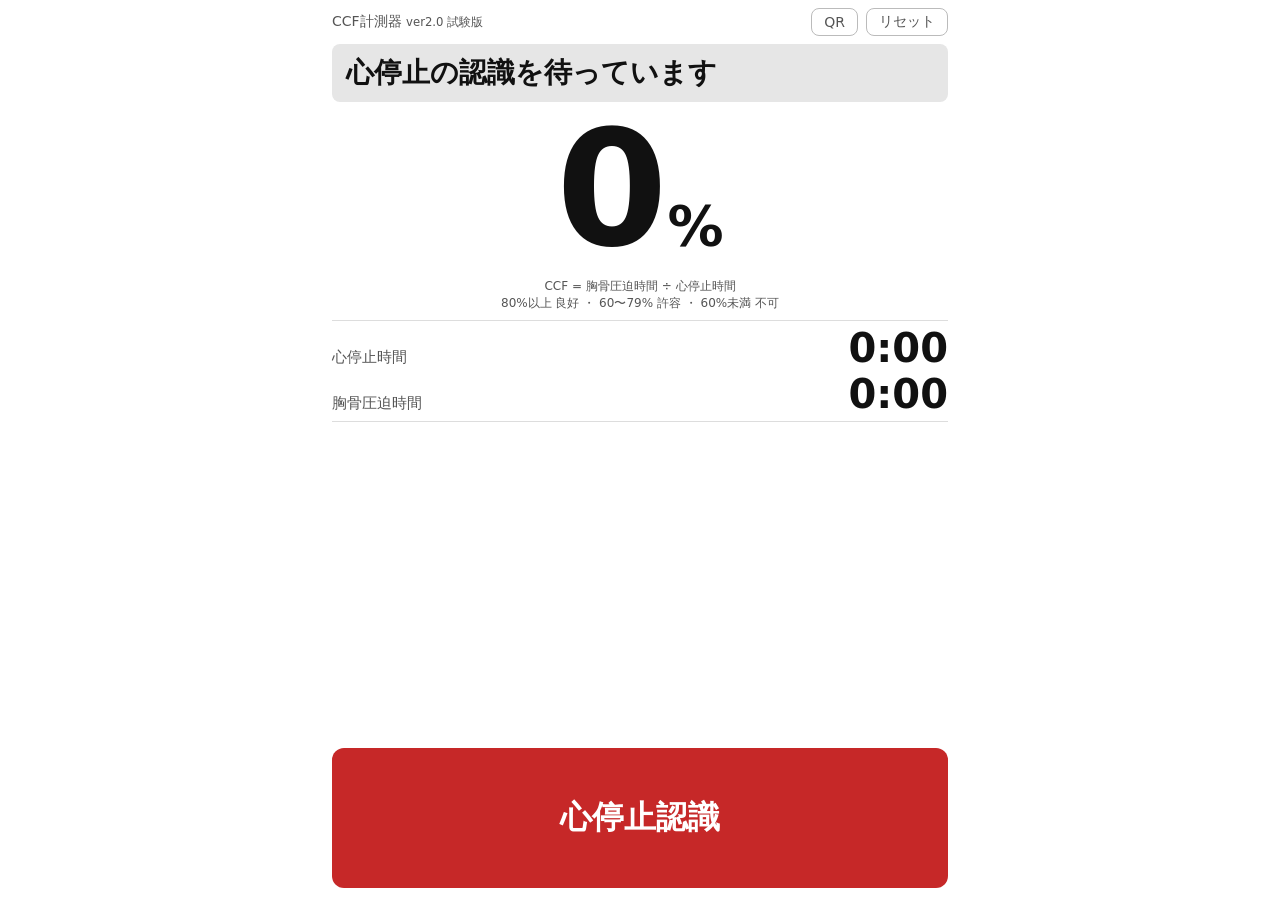
==== next/index.html @ e40828be "試験版（next/）に「結果を共有」の修正を反映 Co-Authored-By: Claude Opus 5.5 <noreply@anthropic.com>" ====
<!DOCTYPE html>
<!--

This program is a modified version of "CCF 1.3.1" (https://lawngreen.github.io/CCF/).

Copyright 2016 Takeshi KODAKA
kodaka@tokyo-med.ac.jp

Copyright 2023-2026 keiimai (https://github.com/keiimai)
Modified from the original. Last modified: 2026-10-24.

This program is free software:
you can redistribute it and/or modify it under the terms of the GNU General Public License
as published by the Free Software Foundation,
either version 3 of the License, or (at your option) any later version.

This program is distributed in the hope that it will be useful,
but WITHOUT ANY WARRANTY;
without even the implied warranty of MERCHANTABILITY or FITNESS FOR A PARTICULAR PURPOSE.
See the GNU General Public License for more details.

You should have received a copy of the GNU General Public License along with this program
(see the LICENSE file).
If not, see <https://www.gnu.org/licenses/>.

-->
<html lang="ja">
<head>
  <meta charset="UTF-8" />
  <meta name="viewport" content="width=device-width, initial-scale=1.0, viewport-fit=cover" />
  <title>川崎ECCトレーニングサイト CCF計測器 ver2.0（試験版）</title>
  <link rel="stylesheet" href="css/style.css" />
  <link rel="stylesheet" href="css/qr.css" />
  <link rel="manifest" href="manifest.webmanifest" />
  <link rel="apple-touch-icon" href="icons/icon-180.png" />
  <meta name="theme-color" content="#228b22" />
</head>

<body>
  <div class="app">
    <header>
      <span class="title">CCF計測器 <small>ver2.0 試験版</small></span>
      <div class="header-buttons">
        <button type="button" id="button-qr">QR</button>
        <button type="button" id="button-reset">リセット</button>
      </div>
    </header>

    <div id="status-banner" class="banner tone-neutral">
      <span id="status-text">心停止の認識を待っています</span>
      <span id="live-gap" class="num"></span>
    </div>

    <div id="ccf-block" class="ccf">
      <div><span id="ccf-value" class="num">0</span><span class="ccf-unit">%</span></div>
      <span id="ccf-rating"></span>
    </div>
    <p id="legend" class="legend"></p>

    <dl class="times">
      <div><dt>心停止時間</dt><dd id="time-arrest" class="num">0:00</dd></div>
      <div><dt>胸骨圧迫時間</dt><dd id="time-compression" class="num">0:00</dd></div>
    </dl>

    <section class="log-area">
      <p id="log-summary"></p>
      <ol id="log" class="num"></ol>
    </section>

    <div class="controls">
      <button type="button" id="button-finish" hidden>終了（ROSC・蘇生中止）</button>
      <div id="main-row" class="main-row">
        <button type="button" id="button-main" class="tone-arrest">心停止認識</button>
        <button type="button" id="button-defib" hidden><span id="defib-label">初回除細動</span><span id="defib-elapsed" class="num"></span></button>
      </div>
      <div id="result-row" class="result-row" hidden>
        <button type="button" id="button-result-qr">結果のQR</button>
        <button type="button" id="button-share">結果を共有</button>
      </div>
    </div>
  </div>

  <div id="qr-overlay" class="qr-overlay" data-opener="button-qr" role="dialog" aria-modal="true" aria-label="このページの QR コード" hidden>
    <p class="qr-heading">このページの QR コード</p>
    <!-- QR コードの画像と URL は src/make_qr.py で作る（手で書き換えない） -->
    <!-- qr:begin -->
    <img class="qr-image" width="37" height="37" alt="QR コード：https://keiimai.github.io/kwskCCF/next/"
      src="[data-uri]" />
    <p class="qr-url">https://keiimai.github.io/kwskCCF/next/</p>
    <!-- qr:end -->
    <p class="qr-trademark">QRコードは株式会社デンソーウェーブの登録商標です</p>
    <button type="button" class="qr-close">閉じる</button>
  </div>

  <div id="result-overlay" class="qr-overlay" data-opener="button-result-qr" role="dialog" aria-modal="true" aria-label="結果の QR コード" hidden>
    <p class="qr-heading">結果の QR コード</p>
    <canvas id="result-qr" class="qr-image" role="img" aria-label="結果ページを開く QR コード"></canvas>
    <p class="qr-note">iPad などのカメラで読み取ると、<br />大きな画面で結果が開きます。</p>
    <p class="qr-trademark">QRコードは株式会社デンソーウェーブの登録商標です</p>
    <button type="button" class="qr-close">閉じる</button>
  </div>

  <div id="share-overlay" class="qr-overlay" role="dialog" aria-modal="true" aria-label="結果のリンク" hidden>
    <p class="qr-heading">結果のリンク</p>
    <p id="share-message" class="qr-note"></p>
    <input type="text" id="share-url" class="share-url qr-keep" readonly aria-label="結果のリンク" />
    <button type="button" class="qr-close">閉じる</button>
  </div>

  <script src="js/timer.js"></script>
  <script src="js/labels.js"></script>
  <script src="js/qrcode.js"></script>
  <script src="js/share.js"></script>
  <script src="js/app.js"></script>
  <script src="js/qr.js"></script>
  <script src="js/offline.js"></script>
</body>
</html>
---- next/css/style.css ----
/*
 * SPDX-License-Identifier: GPL-3.0-or-later
 * Copyright 2016 Takeshi KODAKA (original: CCF 1.3.1)
 * Copyright 2023-2026 keiimai (modifications)
 */

/* 色。js/labels.js の tone と対応する */
:root {
  --text: #111;
  --muted: #555;
  --line: #ddd;
  --neutral: #e6e6e6;

  --good: #1e7b34;        /* 良好・圧迫中 */
  --good-bg: #e3f4e6;
  --good-fill: #228b22;

  --acceptable: #8a5a00;  /* 許容・初回圧迫前・中断中・除細動前 */
  --acceptable-bg: #fff1c2;
  --warning-fill: #f2b705;
  --on-warning: #2b1d00;

  --poor: #b71c1c;        /* 不可・10秒超の中断・1分超の除細動 */
  --poor-bg: #fde7e7;
  --danger-fill: #c62828;

  --start-fill: #2f3b45;  /* 圧迫開始ボタン */
}

html,
body {
  height: 100%;
}

body {
  margin: 0;
  background-color: #fff;
  color: var(--text);
  font-family: system-ui, -apple-system, "Hiragino Sans", "Noto Sans JP", sans-serif;
}

/* 画面の高さに収め、ボタンは常に一番下に置く。ログだけがスクロールする */
.app {
  display: flex;
  flex-direction: column;
  gap: 8px;
  height: 100vh;
  height: 100dvh;
  max-width: 640px;
  margin: 0 auto;
  padding: 8px 12px calc(12px + env(safe-area-inset-bottom));
  box-sizing: border-box;
}

.num {
  font-variant-numeric: tabular-nums;
}

button {
  -webkit-appearance: none;
  appearance: none;
  font-family: inherit;
  border-radius: 8px;
  cursor: pointer;
  /* 連打したときにダブルタップで拡大されたり文字が選択されたりしないように */
  touch-action: manipulation;
  -webkit-user-select: none;
  user-select: none;
  -webkit-tap-highlight-color: transparent;
}

[hidden] {
  display: none !important;
}

header {
  display: flex;
  justify-content: space-between;
  align-items: center;
}

.title {
  font-size: 14px;
  color: var(--muted);
}

.header-buttons {
  display: flex;
  gap: 8px;
}

#button-qr,
#button-reset {
  font-size: 14px;
  padding: 4px 12px;
  background-color: #fff;
  color: var(--muted);
  border: 1px solid #bbb;
}

.banner {
  display: flex;
  justify-content: space-between;
  align-items: center;
  border-radius: 8px;
  padding: 10px 14px;
  font-size: clamp(18px, 5.5vw, 28px);
  font-weight: bold;
}

.banner.tone-neutral { background-color: var(--neutral); color: var(--text); }
.banner.tone-warning { background-color: var(--warning-fill); color: var(--on-warning); }
.banner.tone-good { background-color: var(--good-fill); color: #fff; }
.banner.tone-danger { background-color: var(--danger-fill); color: #fff; }

.ccf {
  display: flex;
  align-items: center;
  justify-content: center;
  gap: 12px;
  font-weight: bold;
}

#ccf-value {
  font-size: clamp(64px, 26vw, 160px);
  line-height: 1;
}

.ccf-unit {
  font-size: clamp(24px, 8vw, 56px);
}

#ccf-rating {
  font-size: clamp(18px, 5.5vw, 30px);
  padding: 4px 12px;
  border-radius: 8px;
}

#ccf-rating:empty {
  display: none;
}

.rating-good { color: var(--good); }
.rating-good #ccf-rating { background-color: var(--good-bg); }
.rating-acceptable { color: var(--acceptable); }
.rating-acceptable #ccf-rating { background-color: var(--acceptable-bg); }
.rating-poor { color: var(--poor); }
.rating-poor #ccf-rating { background-color: var(--poor-bg); }

.legend {
  margin: 0;
  text-align: center;
  font-size: 12px;
  color: var(--muted);
  white-space: pre-line;
}

.times {
  margin: 0;
  padding: 4px 0;
  border-top: 1px solid var(--line);
  border-bottom: 1px solid var(--line);
}

.times div {
  display: flex;
  justify-content: space-between;
  align-items: baseline;
}

.times dt {
  font-size: 15px;
  color: var(--muted);
}

.times dd {
  margin: 0;
  font-size: clamp(24px, 7vw, 40px);
  font-weight: bold;
}

.log-area {
  flex: 1;
  min-height: 0;
  overflow-y: auto;
}

#log-summary {
  margin: 0 0 4px;
  font-size: 14px;
  color: var(--muted);
}

#log {
  list-style: none;
  margin: 0;
  padding: 0;
  display: flex;
  flex-direction: column;
  gap: 4px;
}

/* 1 行 = 見出し・長さ・始まった時刻。列の幅をそろえて、上から順に読めるようにする */
.log-item {
  display: grid;
  grid-template-columns: 9em 6.5em 1fr;
  align-items: baseline;
  gap: 8px;
  font-size: 15px;
  padding: 4px 8px;
  border-radius: 6px;
  background-color: #f3f3f3;
}

.log-duration {
  text-align: right;
}

.log-item.good {
  background-color: var(--good-bg);
  color: var(--good);
  font-weight: bold;
}

.log-item.over {
  background-color: var(--poor-bg);
  color: var(--poor);
  font-weight: bold;
}

.log-note {
  font-size: 12px;
  font-weight: normal;
  color: var(--muted);
}

.log-item.over .log-note {
  color: inherit;
}

/* 下のボタン。一番押す胸骨圧迫ボタンを一番大きく、親指の届く位置に置く。
   終了ボタンは 1 回押すと終了するので、押し間違えないよう胸骨圧迫ボタンとの間を空ける。
   初回除細動ボタンは胸骨圧迫ボタンの右に並べ、押すと消える */
.controls {
  display: flex;
  flex-direction: column;
  gap: 32px;
}

#button-finish {
  height: 44px;
  font-size: 16px;
  background-color: #fff;
  color: var(--text);
  border: 1px solid #bbb;
}

.main-row {
  display: flex;
  gap: 12px;
}

#button-main {
  flex: 1;
  height: clamp(88px, 16vh, 140px);
  font-size: clamp(22px, 7vw, 32px);
  font-weight: bold;
  color: #fff;
  border: none;
  border-radius: 12px;
}

#button-main.tone-arrest { background-color: var(--danger-fill); }
#button-main.tone-start { background-color: var(--start-fill); }
#button-main.tone-stop { background-color: var(--good-fill); }

#button-defib {
  width: 34%;
  font-size: clamp(16px, 4.8vw, 22px);
  font-weight: bold;
  border: none;
  border-radius: 12px;
}

#button-defib span {
  display: block;
}

#button-defib.tone-defib { background-color: var(--warning-fill); color: var(--on-warning); }
#button-defib.tone-late { background-color: var(--danger-fill); color: #fff; }

/* 終了後は、計測のボタンの場所に結果を渡すボタンを出す */
.result-row {
  display: flex;
  gap: 12px;
}

.result-row button {
  flex: 1;
  height: 72px;
  font-size: clamp(17px, 5vw, 22px);
  font-weight: bold;
  border-radius: 12px;
}

#button-result-qr {
  background-color: var(--start-fill);
  color: #fff;
  border: none;
}

#button-share {
  background-color: #fff;
  color: var(--text);
  border: 1px solid #bbb;
}
---- next/css/qr.css ----
/*
 * SPDX-License-Identifier: GPL-3.0-or-later
 * Copyright 2023-2026 keiimai
 */

.qr-overlay {
  position: fixed;
  top: 0;
  right: 0;
  bottom: 0;
  left: 0;
  z-index: 2000;
  display: flex;
  flex-direction: column;
  align-items: center;
  justify-content: center;
  gap: 16px;
  padding: 16px;
  box-sizing: border-box;
  background-color: #fff;
  color: #111;
  font-family: system-ui, -apple-system, "Hiragino Sans", "Noto Sans JP", sans-serif;
  text-align: center;
}

.qr-overlay[hidden] {
  display: none;
}

.qr-heading {
  margin: 0;
  font-size: 20px;
  font-weight: bold;
}

/*
 * ページの QR は 1 マス = 1 ピクセルの小さな PNG、結果の QR は canvas に描く。
 * 画面の幅と高さの小さいほうに合わせて拡大し、ぼやけないようにマスの角をそのまま保つ。
 */
.qr-image {
  display: block;
  width: min(80vw, 60vh);
  height: auto;
  image-rendering: crisp-edges;
  image-rendering: pixelated;
}

.qr-note {
  margin: 0;
  font-size: 15px;
  line-height: 1.5;
  white-space: pre-line;
}

/* 結果のリンク。押しても閉じず、選んでコピーできる */
.share-url {
  box-sizing: border-box;
  width: min(90vw, 560px);
  padding: 10px 12px;
  border: 1px solid #bbb;
  border-radius: 8px;
  font-family: inherit;
  font-size: 14px;
  color: #111;
  background-color: #f7f7f7;
  -webkit-user-select: text;
  user-select: text;
}

.qr-url {
  margin: 0;
  font-size: 14px;
  color: #555;
  word-break: break-all;
}

/* 登録商標文。小さく、ただし読める大きさで表示する */
.qr-trademark {
  margin: 0;
  font-size: 12px;
  color: #555;
}

.qr-close {
  -webkit-appearance: none;
  appearance: none;
  font-family: inherit;
  font-size: 18px;
  padding: 10px 32px;
  border: 1px solid #bbb;
  border-radius: 8px;
  background-color: #fff;
  color: #111;
  cursor: pointer;
  touch-action: manipulation;
}
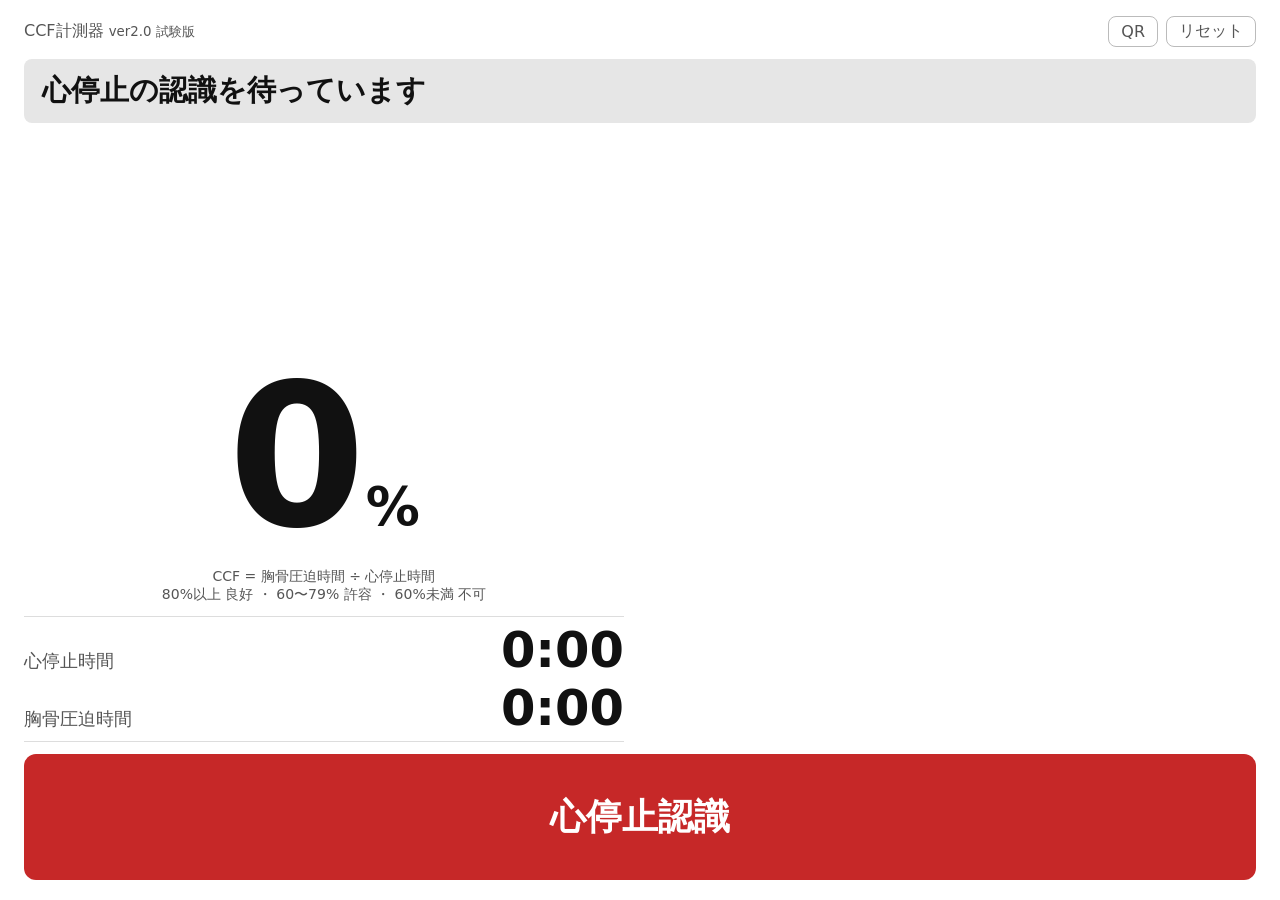
==== commit 7ac35ceb: "試験版（next/）に「結果を表示」「結果を渡す」と画面の大きさ別の表示を反映 Co-Authored-By: Claude Opus 5.5 <noreply@anthropic.com>" ====
--- a/next/index.html
+++ b/next/index.html
@@ -74,8 +74,8 @@
         <button type="button" id="button-defib" hidden><span id="defib-label">初回除細動</span><span id="defib-elapsed" class="num"></span></button>
       </div>
       <div id="result-row" class="result-row" hidden>
-        <button type="button" id="button-result-qr">結果のQR</button>
-        <button type="button" id="button-share">結果を共有</button>
+        <button type="button" id="button-show-result">結果を表示</button>
+        <button type="button" id="button-handoff">結果を渡す</button>
       </div>
     </div>
   </div>
@@ -92,18 +92,14 @@
     <button type="button" class="qr-close">閉じる</button>
   </div>
 
-  <div id="result-overlay" class="qr-overlay" data-opener="button-result-qr" role="dialog" aria-modal="true" aria-label="結果の QR コード" hidden>
-    <p class="qr-heading">結果の QR コード</p>
-    <canvas id="result-qr" class="qr-image" role="img" aria-label="結果ページを開く QR コード"></canvas>
+  <div id="handoff-overlay" class="qr-overlay" role="dialog" aria-modal="true" aria-label="結果を渡す" hidden>
+    <p class="qr-heading">結果を渡す</p>
+    <canvas id="handoff-qr" class="qr-image handoff-qr" role="img" aria-label="結果ページを開く図"></canvas>
     <p class="qr-note">iPad などのカメラで読み取ると、<br />大きな画面で結果が開きます。</p>
-    <p class="qr-trademark">QRコードは株式会社デンソーウェーブの登録商標です</p>
-    <button type="button" class="qr-close">閉じる</button>
-  </div>
-
-  <div id="share-overlay" class="qr-overlay" role="dialog" aria-modal="true" aria-label="結果のリンク" hidden>
-    <p class="qr-heading">結果のリンク</p>
-    <p id="share-message" class="qr-note"></p>
-    <input type="text" id="share-url" class="share-url qr-keep" readonly aria-label="結果のリンク" />
+    <p class="handoff-hint">カメラで読めない PC には、リンクを送ります。</p>
+    <input type="text" id="handoff-url" class="link-field qr-keep" readonly aria-label="結果ページのリンク" />
+    <button type="button" id="handoff-send" class="handoff-send qr-keep"></button>
+    <p id="handoff-message" class="qr-note handoff-message" aria-live="polite"></p>
     <button type="button" class="qr-close">閉じる</button>
   </div>
 
@@ -111,6 +107,7 @@
   <script src="js/labels.js"></script>
   <script src="js/qrcode.js"></script>
   <script src="js/share.js"></script>
+  <script src="js/handoff.js"></script>
   <script src="js/app.js"></script>
   <script src="js/qr.js"></script>
   <script src="js/offline.js"></script>
--- a/next/css/style.css
+++ b/next/css/style.css
@@ -303,14 +303,97 @@
   border-radius: 12px;
 }
 
-#button-result-qr {
+#button-show-result {
   background-color: var(--start-fill);
   color: #fff;
   border: none;
 }
 
-#button-share {
+#button-handoff {
   background-color: #fff;
   color: var(--text);
   border: 1px solid #bbb;
 }
+
+/*
+ * iPad や PC のブラウザなど、大きな画面（幅 768px 以上・高さ 600px 以上）。
+ * 機種ではなく画面の大きさで切り替える（iPad の Safari は Mac と名乗ることがあるため）。
+ * iPhone の横向きは高さが足りないので、スマホ用のままにする
+ */
+@media (min-width: 768px) and (min-height: 600px) {
+  .app {
+    max-width: 1400px;
+    gap: 12px;
+    padding: 16px 24px calc(20px + env(safe-area-inset-bottom));
+  }
+
+  .title,
+  #button-qr,
+  #button-reset { font-size: 16px; }
+
+  .banner {
+    padding: 12px 18px;
+    font-size: clamp(24px, 3.2vh, 34px);
+  }
+
+  #ccf-value { font-size: clamp(120px, 22vh, 240px); }
+  .ccf-unit { font-size: clamp(40px, 6vh, 72px); }
+  #ccf-rating { font-size: clamp(24px, 3.4vh, 36px); }
+  .legend { font-size: 14px; }
+  .times dt { font-size: 18px; }
+  .times dd { font-size: clamp(36px, 5.5vh, 56px); }
+  #log-summary { font-size: 16px; }
+
+  .log-item {
+    font-size: 18px;
+    padding: 6px 10px;
+  }
+
+  .log-note { font-size: 14px; }
+
+  #button-finish {
+    height: 52px;
+    font-size: 18px;
+  }
+
+  #button-main {
+    height: clamp(110px, 14vh, 160px);
+    font-size: clamp(30px, 4vh, 40px);
+  }
+
+  #button-defib {
+    width: 28%;
+    font-size: clamp(22px, 3vh, 30px);
+  }
+
+  .result-row button {
+    height: 88px;
+    font-size: 26px;
+  }
+}
+
+/* 大きな画面の横向き：左に CCF と時間、右にログを並べ、ボタンは下に横長に置く */
+@media (min-width: 768px) and (min-height: 600px) and (orientation: landscape) {
+  .app {
+    display: grid;
+    grid-template-columns: minmax(0, 1fr) minmax(0, 1fr);
+    grid-template-rows: auto auto 1fr auto auto auto;
+    grid-template-areas:
+      "header header"
+      "banner banner"
+      "ccf log"
+      "legend log"
+      "times log"
+      "controls controls";
+    column-gap: 32px;
+  }
+
+  header { grid-area: header; }
+  .banner { grid-area: banner; }
+  /* CCF は説明のすぐ上に寄せる */
+  .ccf { grid-area: ccf; align-self: end; }
+  .legend { grid-area: legend; }
+  .times { grid-area: times; }
+  .log-area { grid-area: log; }
+  .controls { grid-area: controls; }
+}
--- a/next/css/qr.css
+++ b/next/css/qr.css
@@ -34,7 +34,7 @@
 }
 
 /*
- * ページの QR は 1 マス = 1 ピクセルの小さな PNG、結果の QR は canvas に描く。
+ * ページの QR は 1 マス = 1 ピクセルの小さな PNG、結果を渡す画面の図は canvas に描く。
  * 画面の幅と高さの小さいほうに合わせて拡大し、ぼやけないようにマスの角をそのまま保つ。
  */
 .qr-image {
@@ -52,8 +52,19 @@
   white-space: pre-line;
 }
 
-/* 結果のリンク。押しても閉じず、選んでコピーできる */
-.share-url {
+/* 結果を渡す画面。説明やリンクの欄が増えるぶん、図を少し小さくする */
+.handoff-qr {
+  width: min(70vw, 40vh);
+}
+
+.handoff-hint {
+  margin: 0;
+  font-size: 13px;
+  color: #555;
+}
+
+/* リンクの欄とボタンは、押しても画面を閉じない（.qr-keep） */
+.link-field {
   box-sizing: border-box;
   width: min(90vw, 560px);
   padding: 10px 12px;
@@ -65,6 +76,26 @@
   background-color: #f7f7f7;
   -webkit-user-select: text;
   user-select: text;
+}
+
+.handoff-send {
+  -webkit-appearance: none;
+  appearance: none;
+  width: min(90vw, 560px);
+  height: 52px;
+  border: none;
+  border-radius: 12px;
+  background-color: #2f3b45;
+  color: #fff;
+  font-family: inherit;
+  font-size: 18px;
+  font-weight: bold;
+  cursor: pointer;
+  touch-action: manipulation;
+}
+
+.handoff-message:empty {
+  display: none;
 }
 
 .qr-url {
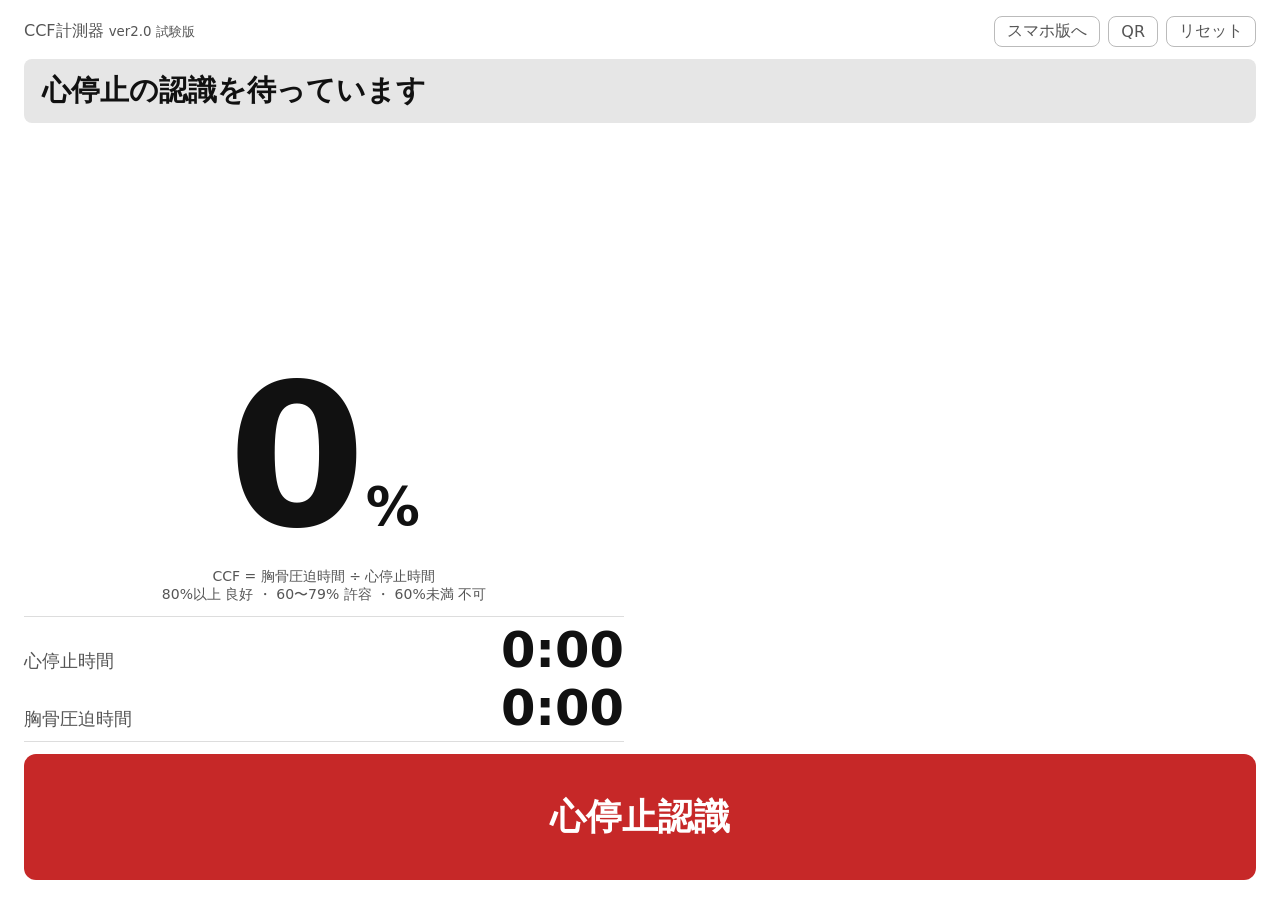
==== commit 432c2a8d: "試験版（next/）に、スマホ版とタブレット版の切り替えボタンを反映 Co-Authored-By: Claude Opus 5.5 <noreply@anthropic.com>" ====
--- a/next/index.html
+++ b/next/index.html
@@ -7,7 +7,7 @@
 kodaka@tokyo-med.ac.jp
 
 Copyright 2023-2026 keiimai (https://github.com/keiimai)
-Modified from the original. Last modified: 2026-10-24.
+Modified from the original. Last modified: 2026-10-27.
 
 This program is free software:
 you can redistribute it and/or modify it under the terms of the GNU General Public License
@@ -24,13 +24,14 @@
 If not, see <https://www.gnu.org/licenses/>.
 
 -->
-<html lang="ja">
+<html lang="ja" class="layout-auto">
 <head>
   <meta charset="UTF-8" />
   <meta name="viewport" content="width=device-width, initial-scale=1.0, viewport-fit=cover" />
   <title>川崎ECCトレーニングサイト CCF計測器 ver2.0（試験版）</title>
   <link rel="stylesheet" href="css/style.css" />
   <link rel="stylesheet" href="css/qr.css" />
+  <script src="js/layout.js"></script>
   <link rel="manifest" href="manifest.webmanifest" />
   <link rel="apple-touch-icon" href="icons/icon-180.png" />
   <meta name="theme-color" content="#228b22" />
@@ -41,6 +42,7 @@
     <header>
       <span class="title">CCF計測器 <small>ver2.0 試験版</small></span>
       <div class="header-buttons">
+        <button type="button" id="button-layout">スマホ版へ</button>
         <button type="button" id="button-qr">QR</button>
         <button type="button" id="button-reset">リセット</button>
       </div>
--- a/next/css/style.css
+++ b/next/css/style.css
@@ -89,6 +89,7 @@
   gap: 8px;
 }
 
+#button-layout,
 #button-qr,
 #button-reset {
   font-size: 14px;
@@ -98,6 +99,17 @@
   border: 1px solid #bbb;
 }
 
+/* スマホ版とタブレット版の切り替え（js/layout.js）。どちらの表示も使える大きな画面でだけ出す */
+#button-layout {
+  display: none;
+}
+
+@media (min-width: 768px) and (min-height: 600px) {
+  #button-layout {
+    display: inline-block;
+  }
+}
+
 .banner {
   display: flex;
   justify-content: space-between;
@@ -121,17 +133,18 @@
   font-weight: bold;
 }
 
+/* スマホでは、ログが見える高さを残すため大きくしすぎない */
 #ccf-value {
-  font-size: clamp(64px, 26vw, 160px);
+  font-size: clamp(56px, 17vw, 96px);
   line-height: 1;
 }
 
 .ccf-unit {
-  font-size: clamp(24px, 8vw, 56px);
+  font-size: clamp(20px, 6vw, 36px);
 }
 
 #ccf-rating {
-  font-size: clamp(18px, 5.5vw, 30px);
+  font-size: clamp(16px, 4.8vw, 24px);
   padding: 4px 12px;
   border-radius: 8px;
 }
@@ -318,55 +331,57 @@
 /*
  * iPad や PC のブラウザなど、大きな画面（幅 768px 以上・高さ 600px 以上）。
  * 機種ではなく画面の大きさで切り替える（iPad の Safari は Mac と名乗ることがあるため）。
- * iPhone の横向きは高さが足りないので、スマホ用のままにする
+ * iPhone の横向きは高さが足りないので、スマホ用のままにする。
+ * 「スマホ版へ」を押すと <html> から layout-auto が外れ、大きな画面でもスマホ用の表示になる
  */
 @media (min-width: 768px) and (min-height: 600px) {
-  .app {
+  .layout-auto .app {
     max-width: 1400px;
     gap: 12px;
     padding: 16px 24px calc(20px + env(safe-area-inset-bottom));
   }
 
-  .title,
-  #button-qr,
-  #button-reset { font-size: 16px; }
-
-  .banner {
+  .layout-auto .title,
+  .layout-auto #button-layout,
+  .layout-auto #button-qr,
+  .layout-auto #button-reset { font-size: 16px; }
+
+  .layout-auto .banner {
     padding: 12px 18px;
     font-size: clamp(24px, 3.2vh, 34px);
   }
 
-  #ccf-value { font-size: clamp(120px, 22vh, 240px); }
-  .ccf-unit { font-size: clamp(40px, 6vh, 72px); }
-  #ccf-rating { font-size: clamp(24px, 3.4vh, 36px); }
-  .legend { font-size: 14px; }
-  .times dt { font-size: 18px; }
-  .times dd { font-size: clamp(36px, 5.5vh, 56px); }
-  #log-summary { font-size: 16px; }
-
-  .log-item {
+  .layout-auto #ccf-value { font-size: clamp(120px, 22vh, 240px); }
+  .layout-auto .ccf-unit { font-size: clamp(40px, 6vh, 72px); }
+  .layout-auto #ccf-rating { font-size: clamp(24px, 3.4vh, 36px); }
+  .layout-auto .legend { font-size: 14px; }
+  .layout-auto .times dt { font-size: 18px; }
+  .layout-auto .times dd { font-size: clamp(36px, 5.5vh, 56px); }
+  .layout-auto #log-summary { font-size: 16px; }
+
+  .layout-auto .log-item {
     font-size: 18px;
     padding: 6px 10px;
   }
 
-  .log-note { font-size: 14px; }
-
-  #button-finish {
+  .layout-auto .log-note { font-size: 14px; }
+
+  .layout-auto #button-finish {
     height: 52px;
     font-size: 18px;
   }
 
-  #button-main {
+  .layout-auto #button-main {
     height: clamp(110px, 14vh, 160px);
     font-size: clamp(30px, 4vh, 40px);
   }
 
-  #button-defib {
+  .layout-auto #button-defib {
     width: 28%;
     font-size: clamp(22px, 3vh, 30px);
   }
 
-  .result-row button {
+  .layout-auto .result-row button {
     height: 88px;
     font-size: 26px;
   }
@@ -374,7 +389,7 @@
 
 /* 大きな画面の横向き：左に CCF と時間、右にログを並べ、ボタンは下に横長に置く */
 @media (min-width: 768px) and (min-height: 600px) and (orientation: landscape) {
-  .app {
+  .layout-auto .app {
     display: grid;
     grid-template-columns: minmax(0, 1fr) minmax(0, 1fr);
     grid-template-rows: auto auto 1fr auto auto auto;
@@ -388,12 +403,12 @@
     column-gap: 32px;
   }
 
-  header { grid-area: header; }
-  .banner { grid-area: banner; }
+  .layout-auto header { grid-area: header; }
+  .layout-auto .banner { grid-area: banner; }
   /* CCF は説明のすぐ上に寄せる */
-  .ccf { grid-area: ccf; align-self: end; }
-  .legend { grid-area: legend; }
-  .times { grid-area: times; }
-  .log-area { grid-area: log; }
-  .controls { grid-area: controls; }
-}
+  .layout-auto .ccf { grid-area: ccf; align-self: end; }
+  .layout-auto .legend { grid-area: legend; }
+  .layout-auto .times { grid-area: times; }
+  .layout-auto .log-area { grid-area: log; }
+  .layout-auto .controls { grid-area: controls; }
+}
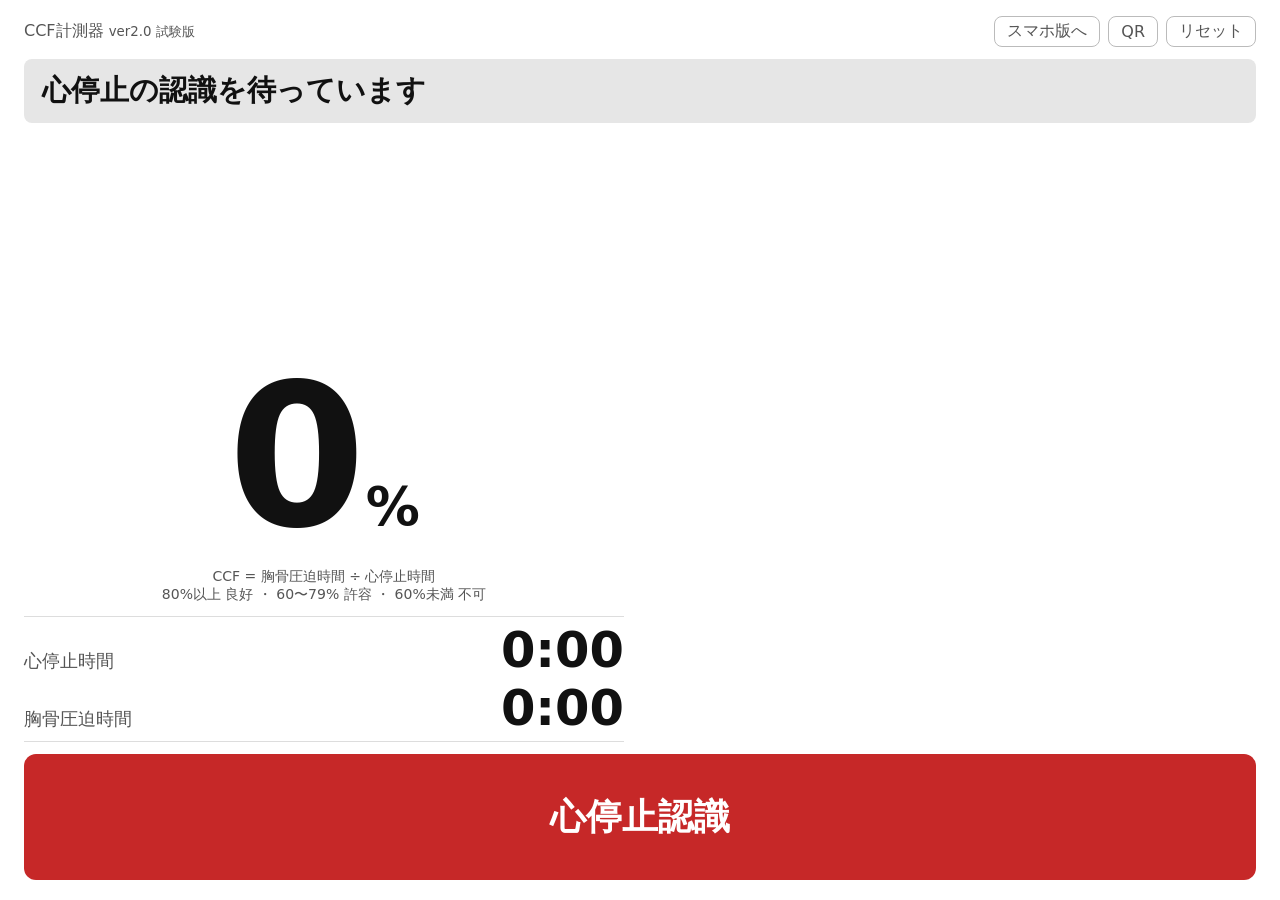
==== commit 77bb4a02: "試験版（next/）に、古い結果を渡してしまわないための修正を反映 Co-Authored-By: Claude Opus 5.5 <noreply@anthropic.com>" ====
--- a/next/index.html
+++ b/next/index.html
@@ -24,7 +24,7 @@
 If not, see <https://www.gnu.org/licenses/>.
 
 -->
-<html lang="ja" class="layout-auto">
+<html lang="ja">
 <head>
   <meta charset="UTF-8" />
   <meta name="viewport" content="width=device-width, initial-scale=1.0, viewport-fit=cover" />
@@ -42,7 +42,7 @@
     <header>
       <span class="title">CCF計測器 <small>ver2.0 試験版</small></span>
       <div class="header-buttons">
-        <button type="button" id="button-layout">スマホ版へ</button>
+        <button type="button" id="button-layout" hidden>スマホ版へ</button>
         <button type="button" id="button-qr">QR</button>
         <button type="button" id="button-reset">リセット</button>
       </div>
@@ -96,8 +96,10 @@
 
   <div id="handoff-overlay" class="qr-overlay" role="dialog" aria-modal="true" aria-label="結果を渡す" hidden>
     <p class="qr-heading">結果を渡す</p>
+    <p id="handoff-summary" class="handoff-summary"></p>
     <canvas id="handoff-qr" class="qr-image handoff-qr" role="img" aria-label="結果ページを開く図"></canvas>
     <p class="qr-note">iPad などのカメラで読み取ると、<br />大きな画面で結果が開きます。</p>
+    <p class="handoff-check">開いた結果の終了時刻と CCF が、<br />上と同じか確かめてください。</p>
     <p class="handoff-hint">カメラで読めない PC には、リンクを送ります。</p>
     <input type="text" id="handoff-url" class="link-field qr-keep" readonly aria-label="結果ページのリンク" />
     <button type="button" id="handoff-send" class="handoff-send qr-keep"></button>
--- a/next/css/style.css
+++ b/next/css/style.css
@@ -99,17 +99,6 @@
   border: 1px solid #bbb;
 }
 
-/* スマホ版とタブレット版の切り替え（js/layout.js）。どちらの表示も使える大きな画面でだけ出す */
-#button-layout {
-  display: none;
-}
-
-@media (min-width: 768px) and (min-height: 600px) {
-  #button-layout {
-    display: inline-block;
-  }
-}
-
 .banner {
   display: flex;
   justify-content: space-between;
@@ -329,67 +318,64 @@
 }
 
 /*
- * iPad や PC のブラウザなど、大きな画面（幅 768px 以上・高さ 600px 以上）。
- * 機種ではなく画面の大きさで切り替える（iPad の Safari は Mac と名乗ることがあるため）。
- * iPhone の横向きは高さが足りないので、スマホ用のままにする。
- * 「スマホ版へ」を押すと <html> から layout-auto が外れ、大きな画面でもスマホ用の表示になる
+ * タブレット版（iPad や PC のブラウザなど、大きな画面用）。<html> に layout-large があるときだけ効く。
+ * layout-large は js/layout.js が付ける。ふだんは画面の大きさ（幅 768px 以上・高さ 600px 以上）で決め、
+ * 「スマホ版へ」「タブレット版へ」を押したときは、その選んだ表示にする
  */
-@media (min-width: 768px) and (min-height: 600px) {
-  .layout-auto .app {
-    max-width: 1400px;
-    gap: 12px;
-    padding: 16px 24px calc(20px + env(safe-area-inset-bottom));
-  }
-
-  .layout-auto .title,
-  .layout-auto #button-layout,
-  .layout-auto #button-qr,
-  .layout-auto #button-reset { font-size: 16px; }
-
-  .layout-auto .banner {
-    padding: 12px 18px;
-    font-size: clamp(24px, 3.2vh, 34px);
-  }
-
-  .layout-auto #ccf-value { font-size: clamp(120px, 22vh, 240px); }
-  .layout-auto .ccf-unit { font-size: clamp(40px, 6vh, 72px); }
-  .layout-auto #ccf-rating { font-size: clamp(24px, 3.4vh, 36px); }
-  .layout-auto .legend { font-size: 14px; }
-  .layout-auto .times dt { font-size: 18px; }
-  .layout-auto .times dd { font-size: clamp(36px, 5.5vh, 56px); }
-  .layout-auto #log-summary { font-size: 16px; }
-
-  .layout-auto .log-item {
-    font-size: 18px;
-    padding: 6px 10px;
-  }
-
-  .layout-auto .log-note { font-size: 14px; }
-
-  .layout-auto #button-finish {
-    height: 52px;
-    font-size: 18px;
-  }
-
-  .layout-auto #button-main {
-    height: clamp(110px, 14vh, 160px);
-    font-size: clamp(30px, 4vh, 40px);
-  }
-
-  .layout-auto #button-defib {
-    width: 28%;
-    font-size: clamp(22px, 3vh, 30px);
-  }
-
-  .layout-auto .result-row button {
-    height: 88px;
-    font-size: 26px;
-  }
-}
-
-/* 大きな画面の横向き：左に CCF と時間、右にログを並べ、ボタンは下に横長に置く */
-@media (min-width: 768px) and (min-height: 600px) and (orientation: landscape) {
-  .layout-auto .app {
+.layout-large .app {
+  max-width: 1400px;
+  gap: 12px;
+  padding: 16px 24px calc(20px + env(safe-area-inset-bottom));
+}
+
+.layout-large .title,
+.layout-large #button-layout,
+.layout-large #button-qr,
+.layout-large #button-reset { font-size: 16px; }
+
+.layout-large .banner {
+  padding: 12px 18px;
+  font-size: clamp(24px, 3.2vh, 34px);
+}
+
+.layout-large #ccf-value { font-size: clamp(120px, 22vh, 240px); }
+.layout-large .ccf-unit { font-size: clamp(40px, 6vh, 72px); }
+.layout-large #ccf-rating { font-size: clamp(24px, 3.4vh, 36px); }
+.layout-large .legend { font-size: 14px; }
+.layout-large .times dt { font-size: 18px; }
+.layout-large .times dd { font-size: clamp(36px, 5.5vh, 56px); }
+.layout-large #log-summary { font-size: 16px; }
+
+.layout-large .log-item {
+  font-size: 18px;
+  padding: 6px 10px;
+}
+
+.layout-large .log-note { font-size: 14px; }
+
+.layout-large #button-finish {
+  height: 52px;
+  font-size: 18px;
+}
+
+.layout-large #button-main {
+  height: clamp(110px, 14vh, 160px);
+  font-size: clamp(30px, 4vh, 40px);
+}
+
+.layout-large #button-defib {
+  width: 28%;
+  font-size: clamp(22px, 3vh, 30px);
+}
+
+.layout-large .result-row button {
+  height: 88px;
+  font-size: 26px;
+}
+
+/* タブレット版の横向き：左に CCF と時間、右にログを並べ、ボタンは下に横長に置く */
+@media (orientation: landscape) {
+  .layout-large .app {
     display: grid;
     grid-template-columns: minmax(0, 1fr) minmax(0, 1fr);
     grid-template-rows: auto auto 1fr auto auto auto;
@@ -403,12 +389,12 @@
     column-gap: 32px;
   }
 
-  .layout-auto header { grid-area: header; }
-  .layout-auto .banner { grid-area: banner; }
+  .layout-large header { grid-area: header; }
+  .layout-large .banner { grid-area: banner; }
   /* CCF は説明のすぐ上に寄せる */
-  .layout-auto .ccf { grid-area: ccf; align-self: end; }
-  .layout-auto .legend { grid-area: legend; }
-  .layout-auto .times { grid-area: times; }
-  .layout-auto .log-area { grid-area: log; }
-  .layout-auto .controls { grid-area: controls; }
-}
+  .layout-large .ccf { grid-area: ccf; align-self: end; }
+  .layout-large .legend { grid-area: legend; }
+  .layout-large .times { grid-area: times; }
+  .layout-large .log-area { grid-area: log; }
+  .layout-large .controls { grid-area: controls; }
+}
--- a/next/css/qr.css
+++ b/next/css/qr.css
@@ -13,7 +13,9 @@
   display: flex;
   flex-direction: column;
   align-items: center;
-  justify-content: center;
+  /* 画面の高さに収まらないときは、上下を切らずにスクロールできるようにする */
+  justify-content: flex-start;
+  overflow-y: auto;
   gap: 16px;
   padding: 16px;
   box-sizing: border-box;
@@ -21,6 +23,15 @@
   color: #111;
   font-family: system-ui, -apple-system, "Hiragino Sans", "Noto Sans JP", sans-serif;
   text-align: center;
+}
+
+/* 収まるときは上下の余白を同じにして、真ん中に置く */
+.qr-overlay > :first-child {
+  margin-top: auto;
+}
+
+.qr-overlay > :last-child {
+  margin-bottom: auto;
 }
 
 .qr-overlay[hidden] {
@@ -52,9 +63,52 @@
   white-space: pre-line;
 }
 
-/* 結果を渡す画面。説明やリンクの欄が増えるぶん、図を少し小さくする */
+/* 結果を渡す画面。説明やリンクの欄が増えるぶん、図を少し小さくし、間を詰める */
+#handoff-overlay {
+  gap: 12px;
+}
+
 .handoff-qr {
-  width: min(70vw, 40vh);
+  width: min(70vw, 34vh);
+}
+
+/* 渡す結果の終了時刻と CCF */
+.handoff-summary {
+  display: flex;
+  flex-wrap: wrap;
+  justify-content: center;
+  align-items: baseline;
+  gap: 4px 14px;
+  margin: 0;
+  padding: 8px 16px;
+  border-radius: 10px;
+  background-color: #f3f3f3;
+  font-size: 17px;
+  font-weight: bold;
+}
+
+.handoff-summary b {
+  font-size: 24px;
+}
+
+.handoff-summary em {
+  margin-left: 8px;
+  padding: 2px 8px;
+  border-radius: 6px;
+  font-size: 14px;
+  font-style: normal;
+}
+
+.handoff-ccf.rating-good em { background-color: var(--good-bg); }
+.handoff-ccf.rating-acceptable em { background-color: var(--acceptable-bg); }
+.handoff-ccf.rating-poor em { background-color: var(--poor-bg); }
+
+.handoff-check {
+  margin: 0;
+  font-size: 13px;
+  font-weight: bold;
+  line-height: 1.5;
+  color: #333;
 }
 
 .handoff-hint {
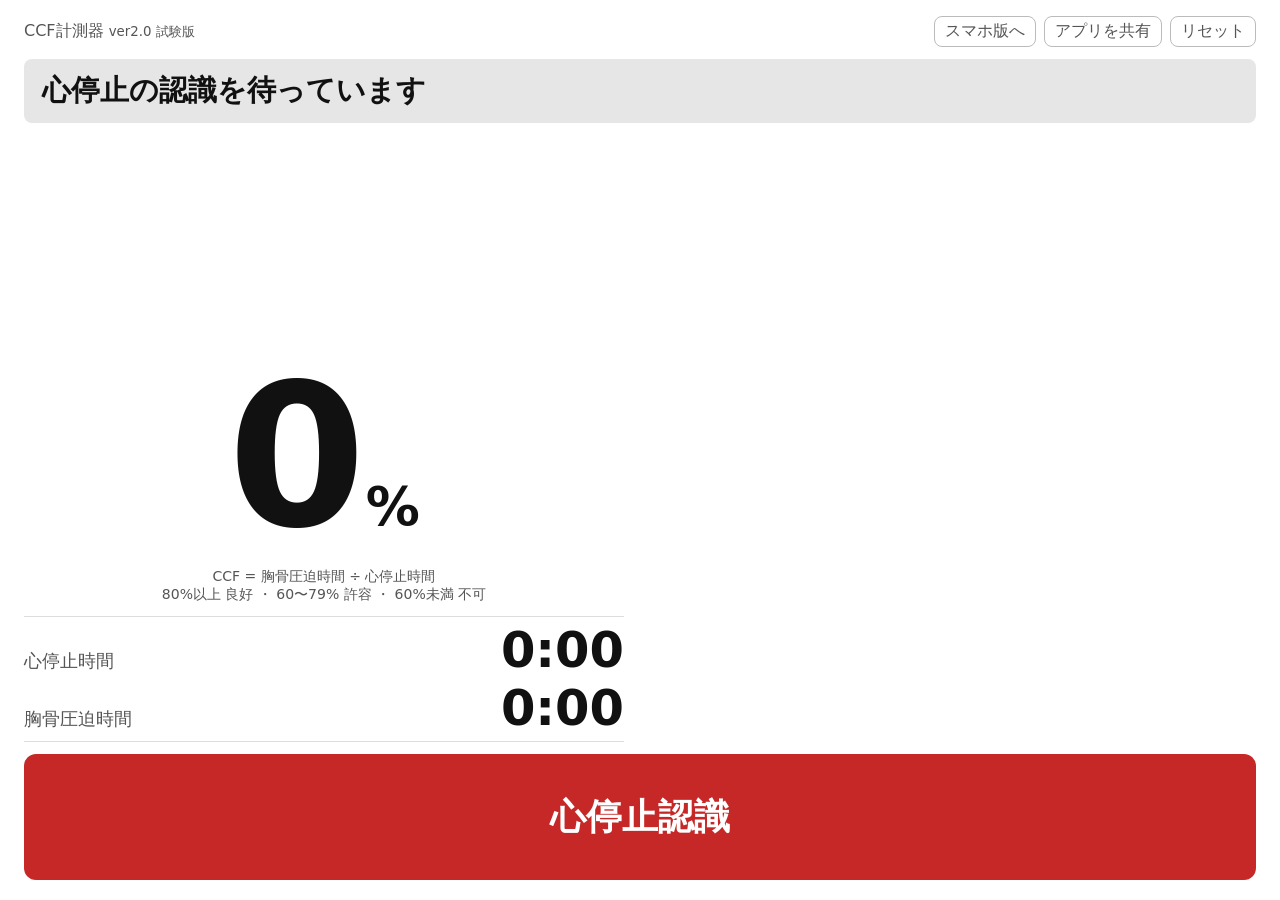
==== commit 434d7c61: "試験版（next/）に、「QR」ボタンを「アプリを共有」にした変更を反映 Co-Authored-By: Claude Opus 5.5 <noreply@anthropic.com>" ====
--- a/next/index.html
+++ b/next/index.html
@@ -43,7 +43,7 @@
       <span class="title">CCF計測器 <small>ver2.0 試験版</small></span>
       <div class="header-buttons">
         <button type="button" id="button-layout" hidden>スマホ版へ</button>
-        <button type="button" id="button-qr">QR</button>
+        <button type="button" id="button-qr">アプリを共有</button>
         <button type="button" id="button-reset">リセット</button>
       </div>
     </header>
@@ -82,8 +82,9 @@
     </div>
   </div>
 
-  <div id="qr-overlay" class="qr-overlay" data-opener="button-qr" role="dialog" aria-modal="true" aria-label="このページの QR コード" hidden>
-    <p class="qr-heading">このページの QR コード</p>
+  <div id="qr-overlay" class="qr-overlay" data-opener="button-qr" role="dialog" aria-modal="true" aria-label="アプリを共有" hidden>
+    <p class="qr-heading">アプリを共有</p>
+    <p class="qr-note">カメラで読み取ると、<br />この計測器が開きます。<br />計測の結果は入っていません。</p>
     <!-- QR コードの画像と URL は src/make_qr.py で作る（手で書き換えない） -->
     <!-- qr:begin -->
     <img class="qr-image" width="37" height="37" alt="QR コード：https://keiimai.github.io/kwskCCF/next/"
--- a/next/css/style.css
+++ b/next/css/style.css
@@ -77,6 +77,7 @@
   display: flex;
   justify-content: space-between;
   align-items: center;
+  gap: 8px;
 }
 
 .title {
@@ -84,8 +85,15 @@
   color: var(--muted);
 }
 
+/* 折り返すときは、版の表記を途中で切らない */
+.title small {
+  white-space: nowrap;
+}
+
+/* 狭い画面では、ボタンの文字を折り返さず、左の題名のほうを折り返す */
 .header-buttons {
   display: flex;
+  flex-shrink: 0;
   gap: 8px;
 }
 
@@ -93,7 +101,8 @@
 #button-qr,
 #button-reset {
   font-size: 14px;
-  padding: 4px 12px;
+  padding: 4px 10px;
+  white-space: nowrap;
   background-color: #fff;
   color: var(--muted);
   border: 1px solid #bbb;
